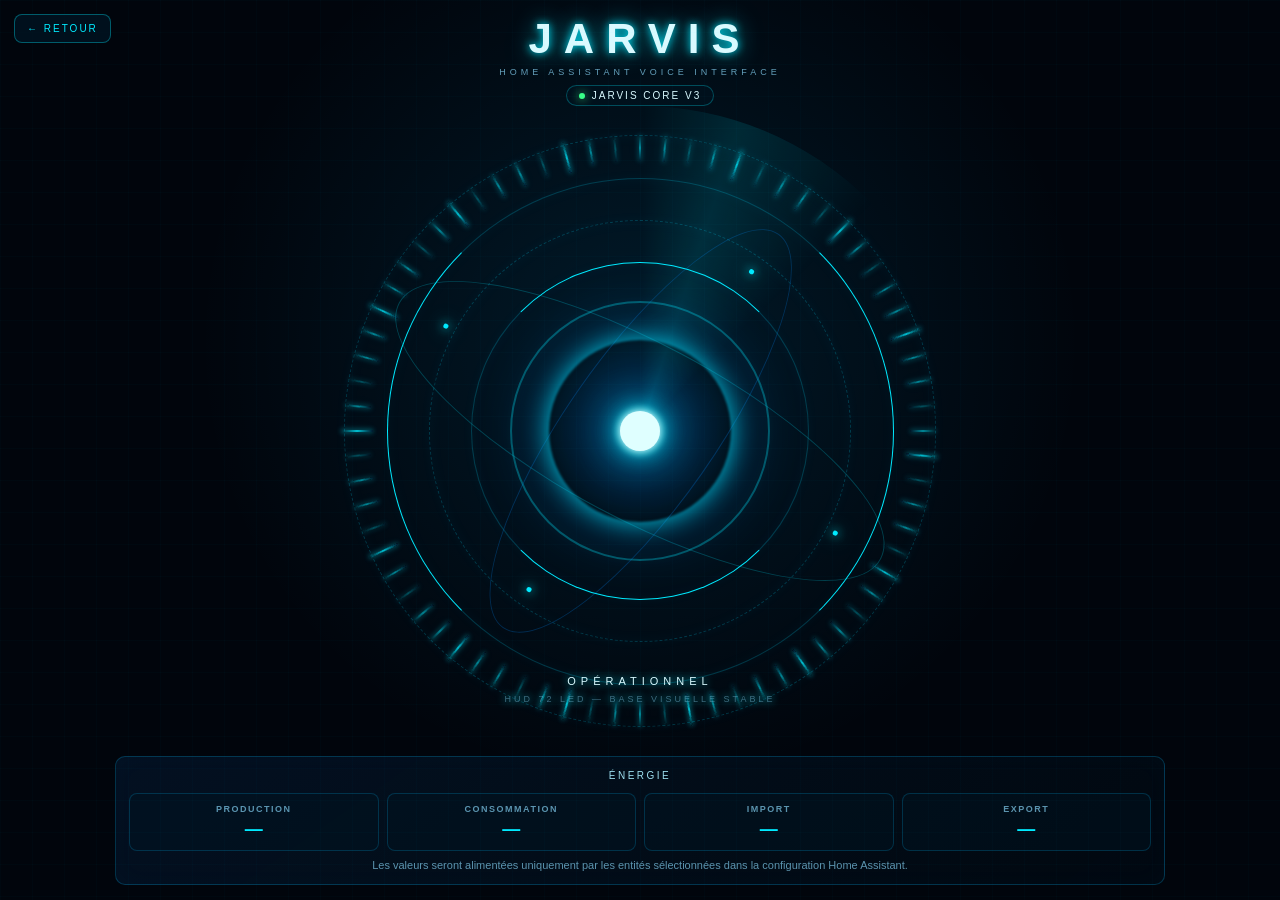
==== custom_components/jarvis/frontend/index.html @ 7f69c579 "V3: restore stable JARVIS HUD with energy categories and back button" ====
<!DOCTYPE html>
<html lang="fr">
<head>
<meta charset="UTF-8">
<meta name="viewport" content="width=device-width,initial-scale=1.0,maximum-scale=1.0,user-scalable=no,viewport-fit=cover">
<meta name="theme-color" content="#020812">
<title>JARVIS Core V3</title>
<style>
:root{--cyan:#00eaff;--blue:#008cff;--green:#39ff88;--violet:#b14aff;--orange:#ffb000;--red:#ff3158;--bg:#01050c;--text:#d9faff}
*{box-sizing:border-box;-webkit-tap-highlight-color:transparent}html,body{margin:0;width:100%;min-height:100%;background:var(--bg);color:var(--text);font-family:Arial,sans-serif;overflow-x:hidden}body{min-height:100vh;min-height:100dvh;display:flex;justify-content:center;padding:10px;background:radial-gradient(circle at 50% 38%,rgba(0,180,255,.12),transparent 52%),#01050c}body:before{content:"";position:fixed;inset:0;pointer-events:none;background:linear-gradient(rgba(0,220,255,.018) 1px,transparent 1px),linear-gradient(90deg,rgba(0,220,255,.018) 1px,transparent 1px);background-size:32px 32px}.app{width:100%;max-width:1050px;display:flex;flex-direction:column;align-items:center}.header{text-align:center;padding-top:5px}.back{position:fixed;left:14px;top:14px;z-index:5;border:1px solid rgba(0,234,255,.35);border-radius:8px;background:rgba(0,20,35,.75);color:var(--cyan);padding:8px 12px;font-size:10px;letter-spacing:2px}.logo{font-size:clamp(26px,6vw,42px);letter-spacing:12px;font-weight:700;text-shadow:0 0 8px var(--cyan),0 0 25px rgba(0,234,255,.65)}.subtitle{margin-top:4px;color:rgba(140,220,255,.7);letter-spacing:4px;font-size:9px;text-transform:uppercase}.status{margin-top:8px;display:inline-flex;gap:7px;align-items:center;padding:4px 12px;border:1px solid rgba(0,234,255,.28);border-radius:20px;background:rgba(0,20,35,.45);font-size:10px;letter-spacing:2px}.dot{width:6px;height:6px;border-radius:50%;background:var(--green);box-shadow:0 0 10px var(--green)}.coreZone{width:min(94vw,650px);height:min(94vw,650px);position:relative;display:flex;align-items:center;justify-content:center}.core{width:100%;height:100%;position:relative;display:flex;align-items:center;justify-content:center}.sweep{position:absolute;inset:0;border-radius:50%;pointer-events:none;background:conic-gradient(from 0deg,transparent,rgba(0,234,255,.12) 18deg,transparent 46deg);animation:rot 5.5s linear infinite}.bars{position:absolute;inset:0;border-radius:50%;pointer-events:none}.bar{position:absolute;width:2px;height:26px;left:50%;top:50%;margin:-13px 0 0 -1px;transform-origin:center;background:linear-gradient(to bottom,rgba(0,234,255,.12),var(--cyan),rgba(0,140,255,.12));box-shadow:0 0 5px rgba(0,234,255,.8),0 0 12px rgba(0,234,255,.25);opacity:.55}.bar:nth-child(3n){opacity:.3}.bar:nth-child(5n){height:32px;margin-top:-16px;opacity:.8}.ring{position:absolute;border-radius:50%;border:1px solid rgba(0,220,255,.22);box-shadow:inset 0 0 15px rgba(0,200,255,.04),0 0 12px rgba(0,200,255,.04)}.r1{width:91%;height:91%;border-style:dashed;animation:rot 24s linear infinite}.r2{width:78%;height:78%;border-left-color:var(--cyan);border-right-color:var(--cyan);animation:rot2 17s linear infinite}.r3{width:65%;height:65%;border-style:dashed;animation:rot 31s linear infinite}.r4{width:52%;height:52%;border-top-color:var(--cyan);border-bottom-color:var(--cyan);animation:rot2 13s linear infinite}.r5{width:40%;height:40%;border:2px solid rgba(0,234,255,.32);animation:breath 2.8s ease-in-out infinite}.orbit{position:absolute;width:84%;height:27%;border:1px solid rgba(0,234,255,.23);border-radius:50%;transform:rotate(28deg);animation:orbit 14s linear infinite}.orbit:before,.orbit:after{content:"";position:absolute;width:5px;height:5px;border-radius:50%;background:var(--cyan);box-shadow:0 0 10px var(--cyan),0 0 20px var(--cyan)}.orbit:before{left:9%;top:48%}.orbit:after{right:9%;top:48%}.orbit2{width:74%;height:23%;transform:rotate(-55deg);animation-duration:19s;animation-direction:reverse;border-color:rgba(0,140,255,.25)}.center{position:absolute;width:28%;height:28%;border-radius:50%;display:flex;align-items:center;justify-content:center}.glow{position:absolute;inset:0;border-radius:50%;background:radial-gradient(circle,rgba(220,255,255,.95),rgba(0,234,255,.72) 5%,rgba(0,130,255,.24) 22%,transparent 70%);filter:blur(1px);box-shadow:0 0 25px rgba(0,234,255,.8),0 0 70px rgba(0,150,255,.4);animation:pulse 2.2s ease-in-out infinite}.coreDot{position:absolute;width:22%;height:22%;border-radius:50%;background:#dfffff;box-shadow:0 0 8px #fff,0 0 22px var(--cyan),0 0 45px var(--cyan)}.label{position:absolute;bottom:8%;left:0;right:0;text-align:center;font-size:11px;letter-spacing:5px;text-shadow:0 0 8px var(--cyan)}.hint{margin-top:7px;font-size:9px;letter-spacing:3px;color:rgba(120,190,220,.5)}.panel{width:100%;max-width:1050px;background:linear-gradient(145deg,rgba(4,20,38,.82),rgba(1,9,18,.75));border:1px solid rgba(0,190,255,.23);border-radius:10px;padding:13px;box-shadow:inset 0 0 25px rgba(0,160,255,.025);text-align:center}.panelTitle{font-size:10px;letter-spacing:2.5px;color:#9ddff0}.energy{display:grid;grid-template-columns:repeat(4,1fr);gap:8px;margin-top:12px}.card{border:1px solid rgba(0,190,255,.2);border-radius:8px;padding:10px 5px;background:rgba(0,20,35,.45)}.card b{display:block;font-size:9px;letter-spacing:1.5px;color:rgba(140,220,255,.65);margin-bottom:5px}.value{font-size:18px;font-weight:700;color:var(--cyan)}.note{margin-top:8px;font-size:11px;color:rgba(140,220,255,.65)}@keyframes rot{to{transform:rotate(360deg)}}@keyframes rot2{to{transform:rotate(-360deg)}}@keyframes orbit{to{transform:rotate(388deg)}}@keyframes pulse{0%,100%{transform:scale(.9);opacity:.72}50%{transform:scale(1.12);opacity:1}}@keyframes breath{0%,100%{transform:scale(.97);opacity:.55}50%{transform:scale(1.04);opacity:1}}@media(max-width:600px){body{padding:7px}.logo{font-size:25px;letter-spacing:8px}.coreZone{width:96vw;height:96vw}.energy{grid-template-columns:repeat(2,1fr)}}
</style>
</head>
<body><button class="back" onclick="history.back()">← RETOUR</button><div class="app"><header class="header"><div class="logo">JARVIS</div><div class="subtitle">HOME ASSISTANT VOICE INTERFACE</div><div class="status"><span class="dot"></span><span>JARVIS CORE V3</span></div></header><section class="coreZone"><div class="core"><div class="sweep"></div><div class="bars" id="bars"></div><div class="ring r1"></div><div class="ring r2"></div><div class="ring r3"></div><div class="ring r4"></div><div class="ring r5"></div><div class="orbit"></div><div class="orbit orbit2"></div><div class="center"><div class="glow"></div><div class="coreDot"></div></div><div class="label">OPÉRATIONNEL<div class="hint">HUD 72 LED — BASE VISUELLE STABLE</div></div></div></section><section class="panel"><div class="panelTitle">ÉNERGIE</div><div class="energy"><div class="card"><b>PRODUCTION</b><div class="value" id="production">—</div></div><div class="card"><b>CONSOMMATION</b><div class="value" id="consumption">—</div></div><div class="card"><b>IMPORT</b><div class="value" id="import">—</div></div><div class="card"><b>EXPORT</b><div class="value" id="export">—</div></div></div><div class="note">Les valeurs seront alimentées uniquement par les entités sélectionnées dans la configuration Home Assistant.</div></section></div><script>const b=document.getElementById('bars');for(let i=0;i<72;i++){const x=document.createElement('div');x.className='bar';const a=360/72*i;const r=Math.min(b.clientWidth,b.clientHeight)/2-42;x.style.transform=`rotate(${a}deg) translateY(-${r}px)`;x.style.animationDelay=`${(i%12)*-.08}s`;b.appendChild(x)}window.addEventListener('resize',()=>{const r=Math.min(b.clientWidth,b.clientHeight)/2-42;[...b.children].forEach((x,i)=>x.style.transform=`rotate(${360/72*i}deg) translateY(-${r}px)`)});</script></body></html>
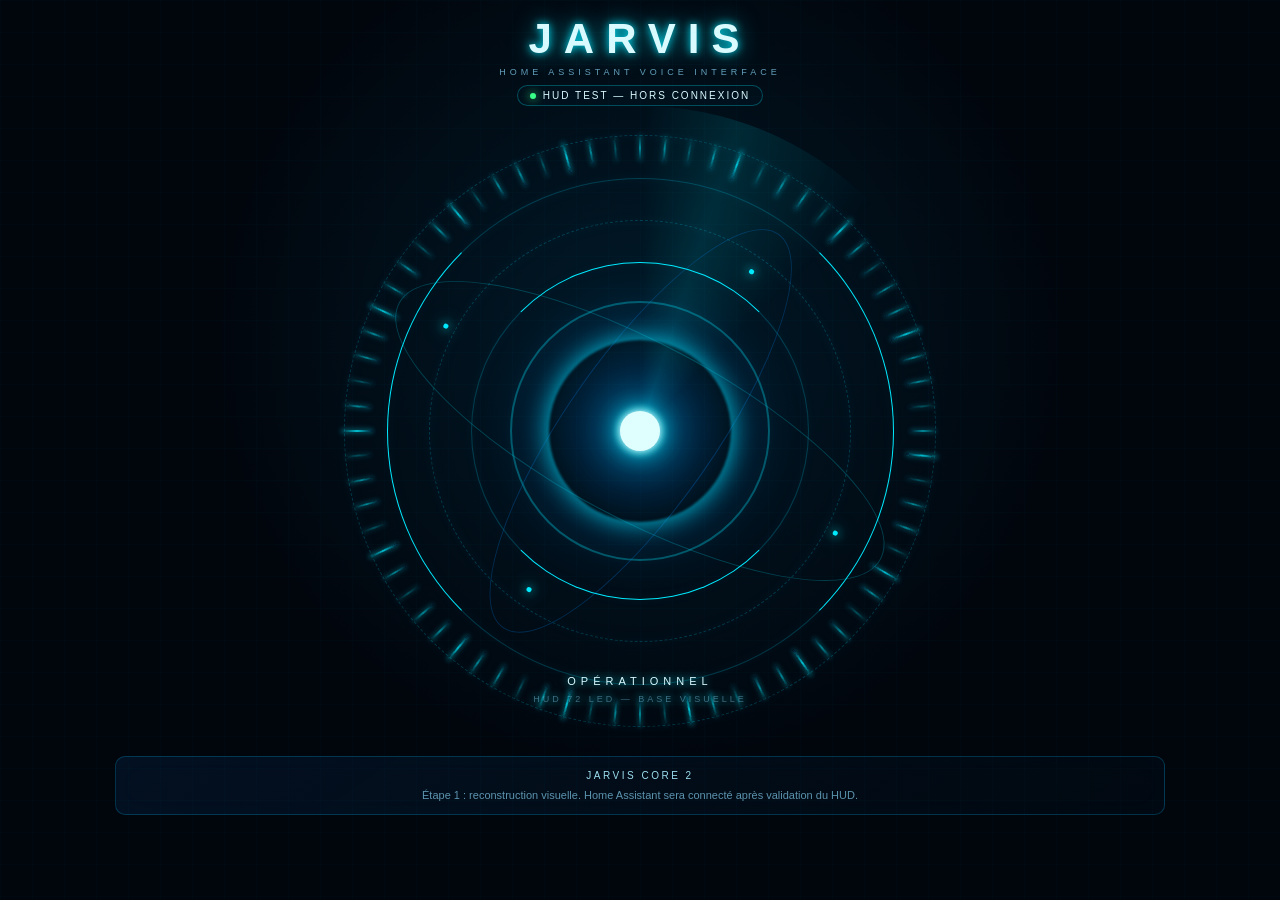
==== commit e2cd82a5: "V3: restore V2 3D HUD base" ====
--- a/custom_components/jarvis/frontend/index.html
+++ b/custom_components/jarvis/frontend/index.html
@@ -4,10 +4,9 @@
 <meta charset="UTF-8">
 <meta name="viewport" content="width=device-width,initial-scale=1.0,maximum-scale=1.0,user-scalable=no,viewport-fit=cover">
 <meta name="theme-color" content="#020812">
-<title>JARVIS Core V3</title>
+<title>JARVIS Core 2</title>
 <style>
-:root{--cyan:#00eaff;--blue:#008cff;--green:#39ff88;--violet:#b14aff;--orange:#ffb000;--red:#ff3158;--bg:#01050c;--text:#d9faff}
-*{box-sizing:border-box;-webkit-tap-highlight-color:transparent}html,body{margin:0;width:100%;min-height:100%;background:var(--bg);color:var(--text);font-family:Arial,sans-serif;overflow-x:hidden}body{min-height:100vh;min-height:100dvh;display:flex;justify-content:center;padding:10px;background:radial-gradient(circle at 50% 38%,rgba(0,180,255,.12),transparent 52%),#01050c}body:before{content:"";position:fixed;inset:0;pointer-events:none;background:linear-gradient(rgba(0,220,255,.018) 1px,transparent 1px),linear-gradient(90deg,rgba(0,220,255,.018) 1px,transparent 1px);background-size:32px 32px}.app{width:100%;max-width:1050px;display:flex;flex-direction:column;align-items:center}.header{text-align:center;padding-top:5px}.back{position:fixed;left:14px;top:14px;z-index:5;border:1px solid rgba(0,234,255,.35);border-radius:8px;background:rgba(0,20,35,.75);color:var(--cyan);padding:8px 12px;font-size:10px;letter-spacing:2px}.logo{font-size:clamp(26px,6vw,42px);letter-spacing:12px;font-weight:700;text-shadow:0 0 8px var(--cyan),0 0 25px rgba(0,234,255,.65)}.subtitle{margin-top:4px;color:rgba(140,220,255,.7);letter-spacing:4px;font-size:9px;text-transform:uppercase}.status{margin-top:8px;display:inline-flex;gap:7px;align-items:center;padding:4px 12px;border:1px solid rgba(0,234,255,.28);border-radius:20px;background:rgba(0,20,35,.45);font-size:10px;letter-spacing:2px}.dot{width:6px;height:6px;border-radius:50%;background:var(--green);box-shadow:0 0 10px var(--green)}.coreZone{width:min(94vw,650px);height:min(94vw,650px);position:relative;display:flex;align-items:center;justify-content:center}.core{width:100%;height:100%;position:relative;display:flex;align-items:center;justify-content:center}.sweep{position:absolute;inset:0;border-radius:50%;pointer-events:none;background:conic-gradient(from 0deg,transparent,rgba(0,234,255,.12) 18deg,transparent 46deg);animation:rot 5.5s linear infinite}.bars{position:absolute;inset:0;border-radius:50%;pointer-events:none}.bar{position:absolute;width:2px;height:26px;left:50%;top:50%;margin:-13px 0 0 -1px;transform-origin:center;background:linear-gradient(to bottom,rgba(0,234,255,.12),var(--cyan),rgba(0,140,255,.12));box-shadow:0 0 5px rgba(0,234,255,.8),0 0 12px rgba(0,234,255,.25);opacity:.55}.bar:nth-child(3n){opacity:.3}.bar:nth-child(5n){height:32px;margin-top:-16px;opacity:.8}.ring{position:absolute;border-radius:50%;border:1px solid rgba(0,220,255,.22);box-shadow:inset 0 0 15px rgba(0,200,255,.04),0 0 12px rgba(0,200,255,.04)}.r1{width:91%;height:91%;border-style:dashed;animation:rot 24s linear infinite}.r2{width:78%;height:78%;border-left-color:var(--cyan);border-right-color:var(--cyan);animation:rot2 17s linear infinite}.r3{width:65%;height:65%;border-style:dashed;animation:rot 31s linear infinite}.r4{width:52%;height:52%;border-top-color:var(--cyan);border-bottom-color:var(--cyan);animation:rot2 13s linear infinite}.r5{width:40%;height:40%;border:2px solid rgba(0,234,255,.32);animation:breath 2.8s ease-in-out infinite}.orbit{position:absolute;width:84%;height:27%;border:1px solid rgba(0,234,255,.23);border-radius:50%;transform:rotate(28deg);animation:orbit 14s linear infinite}.orbit:before,.orbit:after{content:"";position:absolute;width:5px;height:5px;border-radius:50%;background:var(--cyan);box-shadow:0 0 10px var(--cyan),0 0 20px var(--cyan)}.orbit:before{left:9%;top:48%}.orbit:after{right:9%;top:48%}.orbit2{width:74%;height:23%;transform:rotate(-55deg);animation-duration:19s;animation-direction:reverse;border-color:rgba(0,140,255,.25)}.center{position:absolute;width:28%;height:28%;border-radius:50%;display:flex;align-items:center;justify-content:center}.glow{position:absolute;inset:0;border-radius:50%;background:radial-gradient(circle,rgba(220,255,255,.95),rgba(0,234,255,.72) 5%,rgba(0,130,255,.24) 22%,transparent 70%);filter:blur(1px);box-shadow:0 0 25px rgba(0,234,255,.8),0 0 70px rgba(0,150,255,.4);animation:pulse 2.2s ease-in-out infinite}.coreDot{position:absolute;width:22%;height:22%;border-radius:50%;background:#dfffff;box-shadow:0 0 8px #fff,0 0 22px var(--cyan),0 0 45px var(--cyan)}.label{position:absolute;bottom:8%;left:0;right:0;text-align:center;font-size:11px;letter-spacing:5px;text-shadow:0 0 8px var(--cyan)}.hint{margin-top:7px;font-size:9px;letter-spacing:3px;color:rgba(120,190,220,.5)}.panel{width:100%;max-width:1050px;background:linear-gradient(145deg,rgba(4,20,38,.82),rgba(1,9,18,.75));border:1px solid rgba(0,190,255,.23);border-radius:10px;padding:13px;box-shadow:inset 0 0 25px rgba(0,160,255,.025);text-align:center}.panelTitle{font-size:10px;letter-spacing:2.5px;color:#9ddff0}.energy{display:grid;grid-template-columns:repeat(4,1fr);gap:8px;margin-top:12px}.card{border:1px solid rgba(0,190,255,.2);border-radius:8px;padding:10px 5px;background:rgba(0,20,35,.45)}.card b{display:block;font-size:9px;letter-spacing:1.5px;color:rgba(140,220,255,.65);margin-bottom:5px}.value{font-size:18px;font-weight:700;color:var(--cyan)}.note{margin-top:8px;font-size:11px;color:rgba(140,220,255,.65)}@keyframes rot{to{transform:rotate(360deg)}}@keyframes rot2{to{transform:rotate(-360deg)}}@keyframes orbit{to{transform:rotate(388deg)}}@keyframes pulse{0%,100%{transform:scale(.9);opacity:.72}50%{transform:scale(1.12);opacity:1}}@keyframes breath{0%,100%{transform:scale(.97);opacity:.55}50%{transform:scale(1.04);opacity:1}}@media(max-width:600px){body{padding:7px}.logo{font-size:25px;letter-spacing:8px}.coreZone{width:96vw;height:96vw}.energy{grid-template-columns:repeat(2,1fr)}}
+:root{--cyan:#00eaff;--blue:#008cff;--green:#39ff88;--violet:#b14aff;--orange:#ffb000;--red:#ff3158;--bg:#01050c;--text:#d9faff}*{box-sizing:border-box;-webkit-tap-highlight-color:transparent}html,body{margin:0;width:100%;min-height:100%;background:var(--bg);color:var(--text);font-family:Arial,sans-serif;overflow-x:hidden}body{min-height:100vh;min-height:100dvh;display:flex;justify-content:center;padding:10px;background:radial-gradient(circle at 50% 38%,rgba(0,180,255,.12),transparent 52%),#01050c}body:before{content:"";position:fixed;inset:0;pointer-events:none;background:linear-gradient(rgba(0,220,255,.018) 1px,transparent 1px),linear-gradient(90deg,rgba(0,220,255,.018) 1px,transparent 1px);background-size:32px 32px}.app{width:100%;max-width:1050px;display:flex;flex-direction:column;align-items:center}.header{text-align:center;padding-top:5px}.logo{font-size:clamp(26px,6vw,42px);letter-spacing:12px;font-weight:700;text-shadow:0 0 8px var(--cyan),0 0 25px rgba(0,234,255,.65)}.subtitle{margin-top:4px;color:rgba(140,220,255,.7);letter-spacing:4px;font-size:9px;text-transform:uppercase}.status{margin-top:8px;display:inline-flex;gap:7px;align-items:center;padding:4px 12px;border:1px solid rgba(0,234,255,.28);border-radius:20px;background:rgba(0,20,35,.45);font-size:10px;letter-spacing:2px}.dot{width:6px;height:6px;border-radius:50%;background:var(--green);box-shadow:0 0 10px var(--green)}.coreZone{width:min(94vw,650px);height:min(94vw,650px);position:relative;display:flex;align-items:center;justify-content:center}.core{width:100%;height:100%;position:relative;display:flex;align-items:center;justify-content:center}.sweep{position:absolute;inset:0;border-radius:50%;pointer-events:none;background:conic-gradient(from 0deg,transparent,rgba(0,234,255,.12) 18deg,transparent 46deg);animation:rot 5.5s linear infinite}.bars{position:absolute;inset:0;border-radius:50%;pointer-events:none}.bar{position:absolute;width:2px;height:26px;left:50%;top:50%;margin:-13px 0 0 -1px;transform-origin:center;background:linear-gradient(to bottom,rgba(0,234,255,.12),var(--cyan),rgba(0,140,255,.12));box-shadow:0 0 5px rgba(0,234,255,.8),0 0 12px rgba(0,234,255,.25);opacity:.55}.bar:nth-child(3n){opacity:.3}.bar:nth-child(5n){height:32px;margin-top:-16px;opacity:.8}.ring{position:absolute;border-radius:50%;border:1px solid rgba(0,220,255,.22);box-shadow:inset 0 0 15px rgba(0,200,255,.04),0 0 12px rgba(0,200,255,.04)}.r1{width:91%;height:91%;border-style:dashed;animation:rot 24s linear infinite}.r2{width:78%;height:78%;border-left-color:var(--cyan);border-right-color:var(--cyan);animation:rot2 17s linear infinite}.r3{width:65%;height:65%;border-style:dashed;animation:rot 31s linear infinite}.r4{width:52%;height:52%;border-top-color:var(--cyan);border-bottom-color:var(--cyan);animation:rot2 13s linear infinite}.r5{width:40%;height:40%;border:2px solid rgba(0,234,255,.32);animation:breath 2.8s ease-in-out infinite}.orbit{position:absolute;width:84%;height:27%;border:1px solid rgba(0,234,255,.23);border-radius:50%;transform:rotate(28deg);animation:orbit 14s linear infinite}.orbit:before,.orbit:after{content:"";position:absolute;width:5px;height:5px;border-radius:50%;background:var(--cyan);box-shadow:0 0 10px var(--cyan),0 0 20px var(--cyan)}.orbit:before{left:9%;top:48%}.orbit:after{right:9%;top:48%}.orbit2{width:74%;height:23%;transform:rotate(-55deg);animation-duration:19s;animation-direction:reverse;border-color:rgba(0,140,255,.25)}.center{position:absolute;width:28%;height:28%;border-radius:50%;display:flex;align-items:center;justify-content:center}.glow{position:absolute;inset:0;border-radius:50%;background:radial-gradient(circle,rgba(220,255,255,.95),rgba(0,234,255,.72) 5%,rgba(0,130,255,.24) 22%,transparent 70%);filter:blur(1px);box-shadow:0 0 25px rgba(0,234,255,.8),0 0 70px rgba(0,150,255,.4);animation:pulse 2.2s ease-in-out infinite}.coreDot{position:absolute;width:22%;height:22%;border-radius:50%;background:#dfffff;box-shadow:0 0 8px #fff,0 0 22px var(--cyan),0 0 45px var(--cyan)}.label{position:absolute;bottom:8%;left:0;right:0;text-align:center;font-size:11px;letter-spacing:5px;text-shadow:0 0 8px var(--cyan)}.hint{margin-top:7px;font-size:9px;letter-spacing:3px;color:rgba(120,190,220,.5)}.panel{width:100%;max-width:1050px;background:linear-gradient(145deg,rgba(4,20,38,.82),rgba(1,9,18,.75));border:1px solid rgba(0,190,255,.23);border-radius:10px;padding:13px;box-shadow:inset 0 0 25px rgba(0,160,255,.025);text-align:center}.panelTitle{font-size:10px;letter-spacing:2.5px;color:#9ddff0}.note{margin-top:8px;font-size:11px;color:rgba(140,220,255,.65)}@keyframes rot{to{transform:rotate(360deg)}}@keyframes rot2{to{transform:rotate(-360deg)}}@keyframes orbit{to{transform:rotate(388deg)}}@keyframes pulse{0%,100%{transform:scale(.9);opacity:.72}50%{transform:scale(1.12);opacity:1}}@keyframes breath{0%,100%{transform:scale(.97);opacity:.55}50%{transform:scale(1.04);opacity:1}}@media(max-width:600px){body{padding:7px}.logo{font-size:25px;letter-spacing:8px}.coreZone{width:96vw;height:96vw}}
 </style>
 </head>
-<body><button class="back" onclick="history.back()">← RETOUR</button><div class="app"><header class="header"><div class="logo">JARVIS</div><div class="subtitle">HOME ASSISTANT VOICE INTERFACE</div><div class="status"><span class="dot"></span><span>JARVIS CORE V3</span></div></header><section class="coreZone"><div class="core"><div class="sweep"></div><div class="bars" id="bars"></div><div class="ring r1"></div><div class="ring r2"></div><div class="ring r3"></div><div class="ring r4"></div><div class="ring r5"></div><div class="orbit"></div><div class="orbit orbit2"></div><div class="center"><div class="glow"></div><div class="coreDot"></div></div><div class="label">OPÉRATIONNEL<div class="hint">HUD 72 LED — BASE VISUELLE STABLE</div></div></div></section><section class="panel"><div class="panelTitle">ÉNERGIE</div><div class="energy"><div class="card"><b>PRODUCTION</b><div class="value" id="production">—</div></div><div class="card"><b>CONSOMMATION</b><div class="value" id="consumption">—</div></div><div class="card"><b>IMPORT</b><div class="value" id="import">—</div></div><div class="card"><b>EXPORT</b><div class="value" id="export">—</div></div></div><div class="note">Les valeurs seront alimentées uniquement par les entités sélectionnées dans la configuration Home Assistant.</div></section></div><script>const b=document.getElementById('bars');for(let i=0;i<72;i++){const x=document.createElement('div');x.className='bar';const a=360/72*i;const r=Math.min(b.clientWidth,b.clientHeight)/2-42;x.style.transform=`rotate(${a}deg) translateY(-${r}px)`;x.style.animationDelay=`${(i%12)*-.08}s`;b.appendChild(x)}window.addEventListener('resize',()=>{const r=Math.min(b.clientWidth,b.clientHeight)/2-42;[...b.children].forEach((x,i)=>x.style.transform=`rotate(${360/72*i}deg) translateY(-${r}px)`)});</script></body></html>
+<body><div class="app"><header class="header"><div class="logo">JARVIS</div><div class="subtitle">HOME ASSISTANT VOICE INTERFACE</div><div class="status"><span class="dot"></span><span>HUD TEST — HORS CONNEXION</span></div></header><section class="coreZone"><div class="core"><div class="sweep"></div><div class="bars" id="bars"></div><div class="ring r1"></div><div class="ring r2"></div><div class="ring r3"></div><div class="ring r4"></div><div class="ring r5"></div><div class="orbit"></div><div class="orbit orbit2"></div><div class="center"><div class="glow"></div><div class="coreDot"></div></div><div class="label">OPÉRATIONNEL<div class="hint">HUD 72 LED — BASE VISUELLE</div></div></div></section><section class="panel"><div class="panelTitle">JARVIS CORE 2</div><div class="note">Étape 1 : reconstruction visuelle. Home Assistant sera connecté après validation du HUD.</div></section></div><script>const b=document.getElementById('bars');for(let i=0;i<72;i++){const x=document.createElement('div');x.className='bar';const a=360/72*i;const r=Math.min(b.clientWidth,b.clientHeight)/2-42;x.style.transform=`rotate(${a}deg) translateY(-${r}px)`;x.style.animationDelay=`${(i%12)*-.08}s`;b.appendChild(x)}window.addEventListener('resize',()=>{const r=Math.min(b.clientWidth,b.clientHeight)/2-42;[...b.children].forEach((x,i)=>x.style.transform=`rotate(${360/72*i}deg) translateY(-${r}px)`)})</script></body></html>
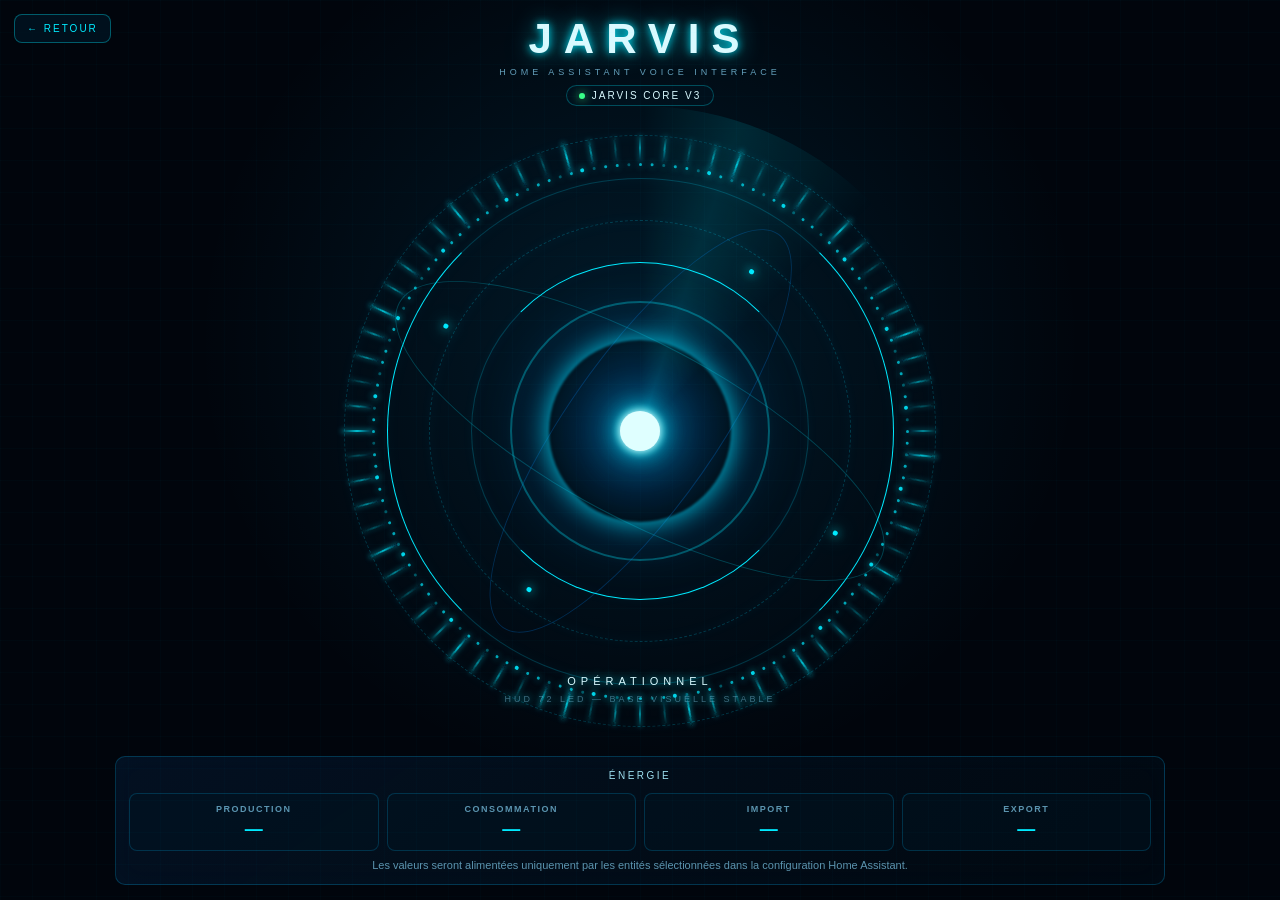
==== commit 3fffde7b: "Add 144 LED directly to V3 HUD without changing 72 LED base" ====
--- a/custom_components/jarvis/frontend/index.html
+++ b/custom_components/jarvis/frontend/index.html
@@ -4,9 +4,12 @@
 <meta charset="UTF-8">
 <meta name="viewport" content="width=device-width,initial-scale=1.0,maximum-scale=1.0,user-scalable=no,viewport-fit=cover">
 <meta name="theme-color" content="#020812">
-<title>JARVIS Core 2</title>
+<title>JARVIS Core V3</title>
 <style>
-:root{--cyan:#00eaff;--blue:#008cff;--green:#39ff88;--violet:#b14aff;--orange:#ffb000;--red:#ff3158;--bg:#01050c;--text:#d9faff}*{box-sizing:border-box;-webkit-tap-highlight-color:transparent}html,body{margin:0;width:100%;min-height:100%;background:var(--bg);color:var(--text);font-family:Arial,sans-serif;overflow-x:hidden}body{min-height:100vh;min-height:100dvh;display:flex;justify-content:center;padding:10px;background:radial-gradient(circle at 50% 38%,rgba(0,180,255,.12),transparent 52%),#01050c}body:before{content:"";position:fixed;inset:0;pointer-events:none;background:linear-gradient(rgba(0,220,255,.018) 1px,transparent 1px),linear-gradient(90deg,rgba(0,220,255,.018) 1px,transparent 1px);background-size:32px 32px}.app{width:100%;max-width:1050px;display:flex;flex-direction:column;align-items:center}.header{text-align:center;padding-top:5px}.logo{font-size:clamp(26px,6vw,42px);letter-spacing:12px;font-weight:700;text-shadow:0 0 8px var(--cyan),0 0 25px rgba(0,234,255,.65)}.subtitle{margin-top:4px;color:rgba(140,220,255,.7);letter-spacing:4px;font-size:9px;text-transform:uppercase}.status{margin-top:8px;display:inline-flex;gap:7px;align-items:center;padding:4px 12px;border:1px solid rgba(0,234,255,.28);border-radius:20px;background:rgba(0,20,35,.45);font-size:10px;letter-spacing:2px}.dot{width:6px;height:6px;border-radius:50%;background:var(--green);box-shadow:0 0 10px var(--green)}.coreZone{width:min(94vw,650px);height:min(94vw,650px);position:relative;display:flex;align-items:center;justify-content:center}.core{width:100%;height:100%;position:relative;display:flex;align-items:center;justify-content:center}.sweep{position:absolute;inset:0;border-radius:50%;pointer-events:none;background:conic-gradient(from 0deg,transparent,rgba(0,234,255,.12) 18deg,transparent 46deg);animation:rot 5.5s linear infinite}.bars{position:absolute;inset:0;border-radius:50%;pointer-events:none}.bar{position:absolute;width:2px;height:26px;left:50%;top:50%;margin:-13px 0 0 -1px;transform-origin:center;background:linear-gradient(to bottom,rgba(0,234,255,.12),var(--cyan),rgba(0,140,255,.12));box-shadow:0 0 5px rgba(0,234,255,.8),0 0 12px rgba(0,234,255,.25);opacity:.55}.bar:nth-child(3n){opacity:.3}.bar:nth-child(5n){height:32px;margin-top:-16px;opacity:.8}.ring{position:absolute;border-radius:50%;border:1px solid rgba(0,220,255,.22);box-shadow:inset 0 0 15px rgba(0,200,255,.04),0 0 12px rgba(0,200,255,.04)}.r1{width:91%;height:91%;border-style:dashed;animation:rot 24s linear infinite}.r2{width:78%;height:78%;border-left-color:var(--cyan);border-right-color:var(--cyan);animation:rot2 17s linear infinite}.r3{width:65%;height:65%;border-style:dashed;animation:rot 31s linear infinite}.r4{width:52%;height:52%;border-top-color:var(--cyan);border-bottom-color:var(--cyan);animation:rot2 13s linear infinite}.r5{width:40%;height:40%;border:2px solid rgba(0,234,255,.32);animation:breath 2.8s ease-in-out infinite}.orbit{position:absolute;width:84%;height:27%;border:1px solid rgba(0,234,255,.23);border-radius:50%;transform:rotate(28deg);animation:orbit 14s linear infinite}.orbit:before,.orbit:after{content:"";position:absolute;width:5px;height:5px;border-radius:50%;background:var(--cyan);box-shadow:0 0 10px var(--cyan),0 0 20px var(--cyan)}.orbit:before{left:9%;top:48%}.orbit:after{right:9%;top:48%}.orbit2{width:74%;height:23%;transform:rotate(-55deg);animation-duration:19s;animation-direction:reverse;border-color:rgba(0,140,255,.25)}.center{position:absolute;width:28%;height:28%;border-radius:50%;display:flex;align-items:center;justify-content:center}.glow{position:absolute;inset:0;border-radius:50%;background:radial-gradient(circle,rgba(220,255,255,.95),rgba(0,234,255,.72) 5%,rgba(0,130,255,.24) 22%,transparent 70%);filter:blur(1px);box-shadow:0 0 25px rgba(0,234,255,.8),0 0 70px rgba(0,150,255,.4);animation:pulse 2.2s ease-in-out infinite}.coreDot{position:absolute;width:22%;height:22%;border-radius:50%;background:#dfffff;box-shadow:0 0 8px #fff,0 0 22px var(--cyan),0 0 45px var(--cyan)}.label{position:absolute;bottom:8%;left:0;right:0;text-align:center;font-size:11px;letter-spacing:5px;text-shadow:0 0 8px var(--cyan)}.hint{margin-top:7px;font-size:9px;letter-spacing:3px;color:rgba(120,190,220,.5)}.panel{width:100%;max-width:1050px;background:linear-gradient(145deg,rgba(4,20,38,.82),rgba(1,9,18,.75));border:1px solid rgba(0,190,255,.23);border-radius:10px;padding:13px;box-shadow:inset 0 0 25px rgba(0,160,255,.025);text-align:center}.panelTitle{font-size:10px;letter-spacing:2.5px;color:#9ddff0}.note{margin-top:8px;font-size:11px;color:rgba(140,220,255,.65)}@keyframes rot{to{transform:rotate(360deg)}}@keyframes rot2{to{transform:rotate(-360deg)}}@keyframes orbit{to{transform:rotate(388deg)}}@keyframes pulse{0%,100%{transform:scale(.9);opacity:.72}50%{transform:scale(1.12);opacity:1}}@keyframes breath{0%,100%{transform:scale(.97);opacity:.55}50%{transform:scale(1.04);opacity:1}}@media(max-width:600px){body{padding:7px}.logo{font-size:25px;letter-spacing:8px}.coreZone{width:96vw;height:96vw}}
+:root{--cyan:#00eaff;--blue:#008cff;--green:#39ff88;--violet:#b14aff;--orange:#ffb000;--red:#ff3158;--bg:#01050c;--text:#d9faff}
+*{box-sizing:border-box;-webkit-tap-highlight-color:transparent}html,body{margin:0;width:100%;min-height:100%;background:var(--bg);color:var(--text);font-family:Arial,sans-serif;overflow-x:hidden}body{min-height:100vh;min-height:100dvh;display:flex;justify-content:center;padding:10px;background:radial-gradient(circle at 50% 38%,rgba(0,180,255,.12),transparent 52%),#01050c}body:before{content:"";position:fixed;inset:0;pointer-events:none;background:linear-gradient(rgba(0,220,255,.018) 1px,transparent 1px),linear-gradient(90deg,rgba(0,220,255,.018) 1px,transparent 1px);background-size:32px 32px}.app{width:100%;max-width:1050px;display:flex;flex-direction:column;align-items:center}.header{text-align:center;padding-top:5px}.back{position:fixed;left:14px;top:14px;z-index:5;border:1px solid rgba(0,234,255,.35);border-radius:8px;background:rgba(0,20,35,.75);color:var(--cyan);padding:8px 12px;font-size:10px;letter-spacing:2px}.logo{font-size:clamp(26px,6vw,42px);letter-spacing:12px;font-weight:700;text-shadow:0 0 8px var(--cyan),0 0 25px rgba(0,234,255,.65)}.subtitle{margin-top:4px;color:rgba(140,220,255,.7);letter-spacing:4px;font-size:9px;text-transform:uppercase}.status{margin-top:8px;display:inline-flex;gap:7px;align-items:center;padding:4px 12px;border:1px solid rgba(0,234,255,.28);border-radius:20px;background:rgba(0,20,35,.45);font-size:10px;letter-spacing:2px}.dot{width:6px;height:6px;border-radius:50%;background:var(--green);box-shadow:0 0 10px var(--green)}.coreZone{width:min(94vw,650px);height:min(94vw,650px);position:relative;display:flex;align-items:center;justify-content:center}.core{width:100%;height:100%;position:relative;display:flex;align-items:center;justify-content:center}.sweep{position:absolute;inset:0;border-radius:50%;pointer-events:none;background:conic-gradient(from 0deg,transparent,rgba(0,234,255,.12) 18deg,transparent 46deg);animation:rot 5.5s linear infinite}.bars{position:absolute;inset:0;border-radius:50%;pointer-events:none}.bar{position:absolute;width:2px;height:26px;left:50%;top:50%;margin:-13px 0 0 -1px;transform-origin:center;background:linear-gradient(to bottom,rgba(0,234,255,.12),var(--cyan),rgba(0,140,255,.12));box-shadow:0 0 5px rgba(0,234,255,.8),0 0 12px rgba(0,234,255,.25);opacity:.55}.bar:nth-child(3n){opacity:.3}.bar:nth-child(5n){height:32px;margin-top:-16px;opacity:.8}.ring{position:absolute;border-radius:50%;border:1px solid rgba(0,220,255,.22);box-shadow:inset 0 0 15px rgba(0,200,255,.04),0 0 12px rgba(0,200,255,.04)}.r1{width:91%;height:91%;border-style:dashed;animation:rot 24s linear infinite}.r2{width:78%;height:78%;border-left-color:var(--cyan);border-right-color:var(--cyan);animation:rot2 17s linear infinite}.r3{width:65%;height:65%;border-style:dashed;animation:rot 31s linear infinite}.r4{width:52%;height:52%;border-top-color:var(--cyan);border-bottom-color:var(--cyan);animation:rot2 13s linear infinite}.r5{width:40%;height:40%;border:2px solid rgba(0,234,255,.32);animation:breath 2.8s ease-in-out infinite}.orbit{position:absolute;width:84%;height:27%;border:1px solid rgba(0,234,255,.23);border-radius:50%;transform:rotate(28deg);animation:orbit 14s linear infinite}.orbit:before,.orbit:after{content:"";position:absolute;width:5px;height:5px;border-radius:50%;background:var(--cyan);box-shadow:0 0 10px var(--cyan),0 0 20px var(--cyan)}.orbit:before{left:9%;top:48%}.orbit:after{right:9%;top:48%}.orbit2{width:74%;height:23%;transform:rotate(-55deg);animation-duration:19s;animation-direction:reverse;border-color:rgba(0,140,255,.25)}.center{position:absolute;width:28%;height:28%;border-radius:50%;display:flex;align-items:center;justify-content:center}.glow{position:absolute;inset:0;border-radius:50%;background:radial-gradient(circle,rgba(220,255,255,.95),rgba(0,234,255,.72) 5%,rgba(0,130,255,.24) 22%,transparent 70%);filter:blur(1px);box-shadow:0 0 25px rgba(0,234,255,.8),0 0 70px rgba(0,150,255,.4);animation:pulse 2.2s ease-in-out infinite}.coreDot{position:absolute;width:22%;height:22%;border-radius:50%;background:#dfffff;box-shadow:0 0 8px #fff,0 0 22px var(--cyan),0 0 45px var(--cyan)}.label{position:absolute;bottom:8%;left:0;right:0;text-align:center;font-size:11px;letter-spacing:5px;text-shadow:0 0 8px var(--cyan)}.hint{margin-top:7px;font-size:9px;letter-spacing:3px;color:rgba(120,190,220,.5)}.panel{width:100%;max-width:1050px;background:linear-gradient(145deg,rgba(4,20,38,.82),rgba(1,9,18,.75));border:1px solid rgba(0,190,255,.23);border-radius:10px;padding:13px;box-shadow:inset 0 0 25px rgba(0,160,255,.025);text-align:center}.panelTitle{font-size:10px;letter-spacing:2.5px;color:#9ddff0}.energy{display:grid;grid-template-columns:repeat(4,1fr);gap:8px;margin-top:12px}.card{border:1px solid rgba(0,190,255,.2);border-radius:8px;padding:10px 5px;background:rgba(0,20,35,.45)}.card b{display:block;font-size:9px;letter-spacing:1.5px;color:rgba(140,220,255,.65);margin-bottom:5px}.value{font-size:18px;font-weight:700;color:var(--cyan)}.note{margin-top:8px;font-size:11px;color:rgba(140,220,255,.65)}
+.coreZone .led144{position:absolute;inset:0;width:100%;height:100%;border-radius:50%;pointer-events:none;overflow:hidden;z-index:2}.led144-dot{position:absolute;left:50%;top:50%;width:3px;height:3px;margin:-1.5px 0 0 -1.5px;border-radius:50%;background:var(--cyan);box-shadow:0 0 7px var(--cyan),0 0 14px rgba(0,234,255,.5);opacity:.7;transform-origin:center}.led144-dot:nth-child(3n){opacity:.35}.led144-dot:nth-child(7n){width:4px;height:4px;margin:-2px 0 0 -2px;opacity:.9}.led144-dot{animation:led144pulse 2.4s ease-in-out infinite}.led144-dot:nth-child(3n){animation-duration:1.8s}.led144-dot:nth-child(5n){animation-duration:3.2s}@keyframes led144pulse{0%,100%{opacity:.25;transform:scale(.75)}50%{opacity:1;transform:scale(1.45)}}
+@keyframes rot{to{transform:rotate(360deg)}}@keyframes rot2{to{transform:rotate(-360deg)}}@keyframes orbit{to{transform:rotate(388deg)}}@keyframes pulse{0%,100%{transform:scale(.9);opacity:.72}50%{transform:scale(1.12);opacity:1}}@keyframes breath{0%,100%{transform:scale(.97);opacity:.55}50%{transform:scale(1.04);opacity:1}}@media(max-width:600px){body{padding:7px}.logo{font-size:25px;letter-spacing:8px}.coreZone{width:96vw;height:96vw}.energy{grid-template-columns:repeat(2,1fr)}}
 </style>
 </head>
-<body><div class="app"><header class="header"><div class="logo">JARVIS</div><div class="subtitle">HOME ASSISTANT VOICE INTERFACE</div><div class="status"><span class="dot"></span><span>HUD TEST — HORS CONNEXION</span></div></header><section class="coreZone"><div class="core"><div class="sweep"></div><div class="bars" id="bars"></div><div class="ring r1"></div><div class="ring r2"></div><div class="ring r3"></div><div class="ring r4"></div><div class="ring r5"></div><div class="orbit"></div><div class="orbit orbit2"></div><div class="center"><div class="glow"></div><div class="coreDot"></div></div><div class="label">OPÉRATIONNEL<div class="hint">HUD 72 LED — BASE VISUELLE</div></div></div></section><section class="panel"><div class="panelTitle">JARVIS CORE 2</div><div class="note">Étape 1 : reconstruction visuelle. Home Assistant sera connecté après validation du HUD.</div></section></div><script>const b=document.getElementById('bars');for(let i=0;i<72;i++){const x=document.createElement('div');x.className='bar';const a=360/72*i;const r=Math.min(b.clientWidth,b.clientHeight)/2-42;x.style.transform=`rotate(${a}deg) translateY(-${r}px)`;x.style.animationDelay=`${(i%12)*-.08}s`;b.appendChild(x)}window.addEventListener('resize',()=>{const r=Math.min(b.clientWidth,b.clientHeight)/2-42;[...b.children].forEach((x,i)=>x.style.transform=`rotate(${360/72*i}deg) translateY(-${r}px)`)})</script></body></html>
+<body><button class="back" onclick="history.back()">← RETOUR</button><div class="app"><header class="header"><div class="logo">JARVIS</div><div class="subtitle">HOME ASSISTANT VOICE INTERFACE</div><div class="status"><span class="dot"></span><span>JARVIS CORE V3</span></div></header><section class="coreZone"><div class="core"><div class="sweep"></div><div class="bars" id="bars"></div><div class="led144" id="led144"></div><div class="ring r1"></div><div class="ring r2"></div><div class="ring r3"></div><div class="ring r4"></div><div class="ring r5"></div><div class="orbit"></div><div class="orbit orbit2"></div><div class="center"><div class="glow"></div><div class="coreDot"></div></div><div class="label">OPÉRATIONNEL<div class="hint">HUD 72 LED — BASE VISUELLE STABLE</div></div></div></section><section class="panel"><div class="panelTitle">ÉNERGIE</div><div class="energy"><div class="card"><b>PRODUCTION</b><div class="value" id="production">—</div></div><div class="card"><b>CONSOMMATION</b><div class="value" id="consumption">—</div></div><div class="card"><b>IMPORT</b><div class="value" id="import">—</div></div><div class="card"><b>EXPORT</b><div class="value" id="export">—</div></div></div><div class="note">Les valeurs seront alimentées uniquement par les entités sélectionnées dans la configuration Home Assistant.</div></section></div><script>const b=document.getElementById('bars');for(let i=0;i<72;i++){const x=document.createElement('div');x.className='bar';const a=360/72*i;const r=Math.min(b.clientWidth,b.clientHeight)/2-42;x.style.transform=`rotate(${a}deg) translateY(-${r}px)`;x.style.animationDelay=`${(i%12)*-.08}s`;b.appendChild(x)}window.addEventListener('resize',()=>{const r=Math.min(b.clientWidth,b.clientHeight)/2-42;[...b.children].forEach((x,i)=>x.style.transform=`rotate(${360/72*i}deg) translateY(-${r}px)`)});const l=document.getElementById('led144');for(let i=0;i<144;i++){const x=document.createElement('div');x.className='led144-dot';const a=360/144*i;const r=Math.min(l.clientWidth,l.clientHeight)/2-58;x.style.transform=`rotate(${a}deg) translateY(-${r}px)`;x.style.animationDelay=`${-(i%24)*.09}s`;l.appendChild(x)}window.addEventListener('resize',()=>{const r=Math.min(l.clientWidth,l.clientHeight)/2-58;[...l.children].forEach((x,i)=>x.style.transform=`rotate(${360/144*i}deg) translateY(-${r}px)`)});</script></body></html>
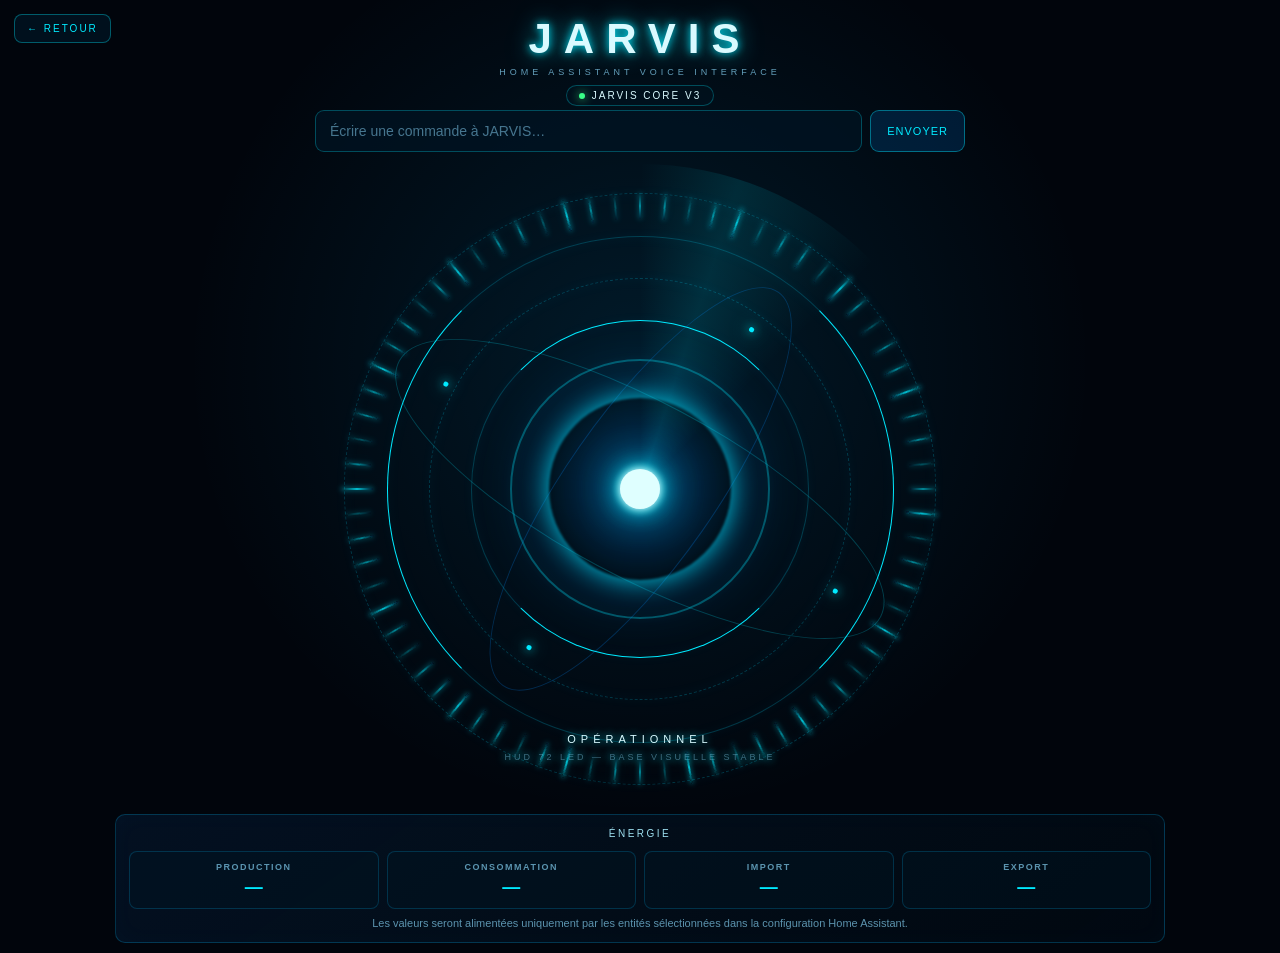
==== commit 86b40693: "Add silent text command input to JARVIS Core V3" ====
--- a/custom_components/jarvis/frontend/index.html
+++ b/custom_components/jarvis/frontend/index.html
@@ -7,9 +7,7 @@
 <title>JARVIS Core V3</title>
 <style>
 :root{--cyan:#00eaff;--blue:#008cff;--green:#39ff88;--violet:#b14aff;--orange:#ffb000;--red:#ff3158;--bg:#01050c;--text:#d9faff}
-*{box-sizing:border-box;-webkit-tap-highlight-color:transparent}html,body{margin:0;width:100%;min-height:100%;background:var(--bg);color:var(--text);font-family:Arial,sans-serif;overflow-x:hidden}body{min-height:100vh;min-height:100dvh;display:flex;justify-content:center;padding:10px;background:radial-gradient(circle at 50% 38%,rgba(0,180,255,.12),transparent 52%),#01050c}body:before{content:"";position:fixed;inset:0;pointer-events:none;background:linear-gradient(rgba(0,220,255,.018) 1px,transparent 1px),linear-gradient(90deg,rgba(0,220,255,.018) 1px,transparent 1px);background-size:32px 32px}.app{width:100%;max-width:1050px;display:flex;flex-direction:column;align-items:center}.header{text-align:center;padding-top:5px}.back{position:fixed;left:14px;top:14px;z-index:5;border:1px solid rgba(0,234,255,.35);border-radius:8px;background:rgba(0,20,35,.75);color:var(--cyan);padding:8px 12px;font-size:10px;letter-spacing:2px}.logo{font-size:clamp(26px,6vw,42px);letter-spacing:12px;font-weight:700;text-shadow:0 0 8px var(--cyan),0 0 25px rgba(0,234,255,.65)}.subtitle{margin-top:4px;color:rgba(140,220,255,.7);letter-spacing:4px;font-size:9px;text-transform:uppercase}.status{margin-top:8px;display:inline-flex;gap:7px;align-items:center;padding:4px 12px;border:1px solid rgba(0,234,255,.28);border-radius:20px;background:rgba(0,20,35,.45);font-size:10px;letter-spacing:2px}.dot{width:6px;height:6px;border-radius:50%;background:var(--green);box-shadow:0 0 10px var(--green)}.coreZone{width:min(94vw,650px);height:min(94vw,650px);position:relative;display:flex;align-items:center;justify-content:center}.core{width:100%;height:100%;position:relative;display:flex;align-items:center;justify-content:center}.sweep{position:absolute;inset:0;border-radius:50%;pointer-events:none;background:conic-gradient(from 0deg,transparent,rgba(0,234,255,.12) 18deg,transparent 46deg);animation:rot 5.5s linear infinite}.bars{position:absolute;inset:0;border-radius:50%;pointer-events:none}.bar{position:absolute;width:2px;height:26px;left:50%;top:50%;margin:-13px 0 0 -1px;transform-origin:center;background:linear-gradient(to bottom,rgba(0,234,255,.12),var(--cyan),rgba(0,140,255,.12));box-shadow:0 0 5px rgba(0,234,255,.8),0 0 12px rgba(0,234,255,.25);opacity:.55}.bar:nth-child(3n){opacity:.3}.bar:nth-child(5n){height:32px;margin-top:-16px;opacity:.8}.ring{position:absolute;border-radius:50%;border:1px solid rgba(0,220,255,.22);box-shadow:inset 0 0 15px rgba(0,200,255,.04),0 0 12px rgba(0,200,255,.04)}.r1{width:91%;height:91%;border-style:dashed;animation:rot 24s linear infinite}.r2{width:78%;height:78%;border-left-color:var(--cyan);border-right-color:var(--cyan);animation:rot2 17s linear infinite}.r3{width:65%;height:65%;border-style:dashed;animation:rot 31s linear infinite}.r4{width:52%;height:52%;border-top-color:var(--cyan);border-bottom-color:var(--cyan);animation:rot2 13s linear infinite}.r5{width:40%;height:40%;border:2px solid rgba(0,234,255,.32);animation:breath 2.8s ease-in-out infinite}.orbit{position:absolute;width:84%;height:27%;border:1px solid rgba(0,234,255,.23);border-radius:50%;transform:rotate(28deg);animation:orbit 14s linear infinite}.orbit:before,.orbit:after{content:"";position:absolute;width:5px;height:5px;border-radius:50%;background:var(--cyan);box-shadow:0 0 10px var(--cyan),0 0 20px var(--cyan)}.orbit:before{left:9%;top:48%}.orbit:after{right:9%;top:48%}.orbit2{width:74%;height:23%;transform:rotate(-55deg);animation-duration:19s;animation-direction:reverse;border-color:rgba(0,140,255,.25)}.center{position:absolute;width:28%;height:28%;border-radius:50%;display:flex;align-items:center;justify-content:center}.glow{position:absolute;inset:0;border-radius:50%;background:radial-gradient(circle,rgba(220,255,255,.95),rgba(0,234,255,.72) 5%,rgba(0,130,255,.24) 22%,transparent 70%);filter:blur(1px);box-shadow:0 0 25px rgba(0,234,255,.8),0 0 70px rgba(0,150,255,.4);animation:pulse 2.2s ease-in-out infinite}.coreDot{position:absolute;width:22%;height:22%;border-radius:50%;background:#dfffff;box-shadow:0 0 8px #fff,0 0 22px var(--cyan),0 0 45px var(--cyan)}.label{position:absolute;bottom:8%;left:0;right:0;text-align:center;font-size:11px;letter-spacing:5px;text-shadow:0 0 8px var(--cyan)}.hint{margin-top:7px;font-size:9px;letter-spacing:3px;color:rgba(120,190,220,.5)}.panel{width:100%;max-width:1050px;background:linear-gradient(145deg,rgba(4,20,38,.82),rgba(1,9,18,.75));border:1px solid rgba(0,190,255,.23);border-radius:10px;padding:13px;box-shadow:inset 0 0 25px rgba(0,160,255,.025);text-align:center}.panelTitle{font-size:10px;letter-spacing:2.5px;color:#9ddff0}.energy{display:grid;grid-template-columns:repeat(4,1fr);gap:8px;margin-top:12px}.card{border:1px solid rgba(0,190,255,.2);border-radius:8px;padding:10px 5px;background:rgba(0,20,35,.45)}.card b{display:block;font-size:9px;letter-spacing:1.5px;color:rgba(140,220,255,.65);margin-bottom:5px}.value{font-size:18px;font-weight:700;color:var(--cyan)}.note{margin-top:8px;font-size:11px;color:rgba(140,220,255,.65)}
-.coreZone .led144{position:absolute;inset:0;width:100%;height:100%;border-radius:50%;pointer-events:none;overflow:hidden;z-index:2}.led144-dot{position:absolute;left:50%;top:50%;width:3px;height:3px;margin:-1.5px 0 0 -1.5px;border-radius:50%;background:var(--cyan);box-shadow:0 0 7px var(--cyan),0 0 14px rgba(0,234,255,.5);opacity:.7;transform-origin:center}.led144-dot:nth-child(3n){opacity:.35}.led144-dot:nth-child(7n){width:4px;height:4px;margin:-2px 0 0 -2px;opacity:.9}.led144-dot{animation:led144pulse 2.4s ease-in-out infinite}.led144-dot:nth-child(3n){animation-duration:1.8s}.led144-dot:nth-child(5n){animation-duration:3.2s}@keyframes led144pulse{0%,100%{opacity:.25;transform:scale(.75)}50%{opacity:1;transform:scale(1.45)}}
-@keyframes rot{to{transform:rotate(360deg)}}@keyframes rot2{to{transform:rotate(-360deg)}}@keyframes orbit{to{transform:rotate(388deg)}}@keyframes pulse{0%,100%{transform:scale(.9);opacity:.72}50%{transform:scale(1.12);opacity:1}}@keyframes breath{0%,100%{transform:scale(.97);opacity:.55}50%{transform:scale(1.04);opacity:1}}@media(max-width:600px){body{padding:7px}.logo{font-size:25px;letter-spacing:8px}.coreZone{width:96vw;height:96vw}.energy{grid-template-columns:repeat(2,1fr)}}
+*{box-sizing:border-box;-webkit-tap-highlight-color:transparent}html,body{margin:0;width:100%;min-height:100%;background:var(--bg);color:var(--text);font-family:Arial,sans-serif;overflow-x:hidden}body{min-height:100vh;min-height:100dvh;display:flex;justify-content:center;padding:10px;background:radial-gradient(circle at 50% 38%,rgba(0,180,255,.12),transparent 52%),#01050c}.app{width:100%;max-width:1050px;display:flex;flex-direction:column;align-items:center}.header{text-align:center;padding-top:5px}.back{position:fixed;left:14px;top:14px;z-index:5;border:1px solid rgba(0,234,255,.35);border-radius:8px;background:rgba(0,20,35,.75);color:var(--cyan);padding:8px 12px;font-size:10px;letter-spacing:2px}.logo{font-size:clamp(26px,6vw,42px);letter-spacing:12px;font-weight:700;text-shadow:0 0 8px var(--cyan),0 0 25px rgba(0,234,255,.65)}.subtitle{margin-top:4px;color:rgba(140,220,255,.7);letter-spacing:4px;font-size:9px;text-transform:uppercase}.status{margin-top:8px;display:inline-flex;gap:7px;align-items:center;padding:4px 12px;border:1px solid rgba(0,234,255,.28);border-radius:20px;background:rgba(0,20,35,.45);font-size:10px;letter-spacing:2px}.dot{width:6px;height:6px;border-radius:50%;background:var(--green);box-shadow:0 0 10px var(--green)}.coreZone{width:min(94vw,650px);height:min(94vw,650px);position:relative;display:flex;align-items:center;justify-content:center}.core{width:100%;height:100%;position:relative;display:flex;align-items:center;justify-content:center}.sweep{position:absolute;inset:0;border-radius:50%;pointer-events:none;background:conic-gradient(from 0deg,transparent,rgba(0,234,255,.12) 18deg,transparent 46deg);animation:rot 5.5s linear infinite}.bars{position:absolute;inset:0;border-radius:50%;pointer-events:none}.bar{position:absolute;width:2px;height:26px;left:50%;top:50%;margin:-13px 0 0 -1px;transform-origin:center;background:linear-gradient(to bottom,rgba(0,234,255,.12),var(--cyan),rgba(0,140,255,.12));box-shadow:0 0 5px rgba(0,234,255,.8),0 0 12px rgba(0,234,255,.25);opacity:.55}.bar:nth-child(3n){opacity:.3}.bar:nth-child(5n){height:32px;margin-top:-16px;opacity:.8}.ring{position:absolute;border-radius:50%;border:1px solid rgba(0,220,255,.22);box-shadow:inset 0 0 15px rgba(0,200,255,.04),0 0 12px rgba(0,200,255,.04)}.r1{width:91%;height:91%;border-style:dashed;animation:rot 24s linear infinite}.r2{width:78%;height:78%;border-left-color:var(--cyan);border-right-color:var(--cyan);animation:rot2 17s linear infinite}.r3{width:65%;height:65%;border-style:dashed;animation:rot 31s linear infinite}.r4{width:52%;height:52%;border-top-color:var(--cyan);border-bottom-color:var(--cyan);animation:rot2 13s linear infinite}.r5{width:40%;height:40%;border:2px solid rgba(0,234,255,.32);animation:breath 2.8s ease-in-out infinite}.orbit{position:absolute;width:84%;height:27%;border:1px solid rgba(0,234,255,.23);border-radius:50%;transform:rotate(28deg);animation:orbit 14s linear infinite}.orbit:before,.orbit:after{content:"";position:absolute;width:5px;height:5px;border-radius:50%;background:var(--cyan);box-shadow:0 0 10px var(--cyan),0 0 20px var(--cyan)}.orbit:before{left:9%;top:48%}.orbit:after{right:9%;top:48%}.orbit2{width:74%;height:23%;transform:rotate(-55deg);animation-duration:19s;animation-direction:reverse;border-color:rgba(0,140,255,.25)}.center{position:absolute;width:28%;height:28%;border-radius:50%;display:flex;align-items:center;justify-content:center}.glow{position:absolute;inset:0;border-radius:50%;background:radial-gradient(circle,rgba(220,255,255,.95),rgba(0,234,255,.72) 5%,rgba(0,130,255,.24) 22%,transparent 70%);filter:blur(1px);box-shadow:0 0 25px rgba(0,234,255,.8),0 0 70px rgba(0,150,255,.4);animation:pulse 2.2s ease-in-out infinite}.coreDot{position:absolute;width:22%;height:22%;border-radius:50%;background:#dfffff;box-shadow:0 0 8px #fff,0 0 22px var(--cyan),0 0 45px var(--cyan)}.label{position:absolute;bottom:8%;left:0;right:0;text-align:center;font-size:11px;letter-spacing:5px;text-shadow:0 0 8px var(--cyan)}.hint{margin-top:7px;font-size:9px;letter-spacing:3px;color:rgba(120,190,220,.5)}.panel{width:100%;max-width:1050px;background:linear-gradient(145deg,rgba(4,20,38,.82),rgba(1,9,18,.75));border:1px solid rgba(0,190,255,.23);border-radius:10px;padding:13px;box-shadow:inset 0 0 25px rgba(0,160,255,.025);text-align:center}.panelTitle{font-size:10px;letter-spacing:2.5px;color:#9ddff0}.energy{display:grid;grid-template-columns:repeat(4,1fr);gap:8px;margin-top:12px}.card{border:1px solid rgba(0,190,255,.2);border-radius:8px;padding:10px 5px;background:rgba(0,20,35,.45)}.card b{display:block;font-size:9px;letter-spacing:1.5px;color:rgba(140,220,255,.65);margin-bottom:5px}.value{font-size:18px;font-weight:700;color:var(--cyan)}.note{margin-top:8px;font-size:11px;color:rgba(140,220,255,.65)}.command{width:min(94vw,650px);display:flex;gap:8px;margin:4px 0 12px}.command input{flex:1;min-width:0;padding:12px 14px;border:1px solid rgba(0,234,255,.28);border-radius:9px;background:rgba(0,20,35,.72);color:var(--text);outline:none;font-size:14px}.command input::placeholder{color:rgba(140,220,255,.5)}.command button{border:1px solid rgba(0,234,255,.4);border-radius:9px;background:rgba(0,140,255,.16);color:var(--cyan);padding:0 16px;font-size:11px;letter-spacing:1px}.command button:active{transform:scale(.98)}@keyframes rot{to{transform:rotate(360deg)}}@keyframes rot2{to{transform:rotate(-360deg)}}@keyframes orbit{to{transform:rotate(388deg)}}@keyframes pulse{0%,100%{transform:scale(.9);opacity:.72}50%{transform:scale(1.12);opacity:1}}@keyframes breath{0%,100%{transform:scale(.97);opacity:.55}50%{transform:scale(1.04);opacity:1}}@media(max-width:600px){body{padding:7px}.logo{font-size:25px;letter-spacing:8px}.coreZone{width:96vw;height:96vw}.energy{grid-template-columns:repeat(2,1fr)}.command{width:96vw}.command button{padding:0 13px}}
 </style>
 </head>
-<body><button class="back" onclick="history.back()">← RETOUR</button><div class="app"><header class="header"><div class="logo">JARVIS</div><div class="subtitle">HOME ASSISTANT VOICE INTERFACE</div><div class="status"><span class="dot"></span><span>JARVIS CORE V3</span></div></header><section class="coreZone"><div class="core"><div class="sweep"></div><div class="bars" id="bars"></div><div class="led144" id="led144"></div><div class="ring r1"></div><div class="ring r2"></div><div class="ring r3"></div><div class="ring r4"></div><div class="ring r5"></div><div class="orbit"></div><div class="orbit orbit2"></div><div class="center"><div class="glow"></div><div class="coreDot"></div></div><div class="label">OPÉRATIONNEL<div class="hint">HUD 72 LED — BASE VISUELLE STABLE</div></div></div></section><section class="panel"><div class="panelTitle">ÉNERGIE</div><div class="energy"><div class="card"><b>PRODUCTION</b><div class="value" id="production">—</div></div><div class="card"><b>CONSOMMATION</b><div class="value" id="consumption">—</div></div><div class="card"><b>IMPORT</b><div class="value" id="import">—</div></div><div class="card"><b>EXPORT</b><div class="value" id="export">—</div></div></div><div class="note">Les valeurs seront alimentées uniquement par les entités sélectionnées dans la configuration Home Assistant.</div></section></div><script>const b=document.getElementById('bars');for(let i=0;i<72;i++){const x=document.createElement('div');x.className='bar';const a=360/72*i;const r=Math.min(b.clientWidth,b.clientHeight)/2-42;x.style.transform=`rotate(${a}deg) translateY(-${r}px)`;x.style.animationDelay=`${(i%12)*-.08}s`;b.appendChild(x)}window.addEventListener('resize',()=>{const r=Math.min(b.clientWidth,b.clientHeight)/2-42;[...b.children].forEach((x,i)=>x.style.transform=`rotate(${360/72*i}deg) translateY(-${r}px)`)});const l=document.getElementById('led144');for(let i=0;i<144;i++){const x=document.createElement('div');x.className='led144-dot';const a=360/144*i;const r=Math.min(l.clientWidth,l.clientHeight)/2-58;x.style.transform=`rotate(${a}deg) translateY(-${r}px)`;x.style.animationDelay=`${-(i%24)*.09}s`;l.appendChild(x)}window.addEventListener('resize',()=>{const r=Math.min(l.clientWidth,l.clientHeight)/2-58;[...l.children].forEach((x,i)=>x.style.transform=`rotate(${360/144*i}deg) translateY(-${r}px)`)});</script></body></html>
+<body><button class="back" onclick="history.back()">← RETOUR</button><div class="app"><header class="header"><div class="logo">JARVIS</div><div class="subtitle">HOME ASSISTANT VOICE INTERFACE</div><div class="status"><span class="dot"></span><span>JARVIS CORE V3</span></div></header><div class="command"><input id="commandInput" type="text" placeholder="Écrire une commande à JARVIS…" autocomplete="off"><button id="commandSend" type="button">ENVOYER</button></div><section class="coreZone"><div class="core"><div class="sweep"></div><div class="bars" id="bars"></div><div class="ring r1"></div><div class="ring r2"></div><div class="ring r3"></div><div class="ring r4"></div><div class="ring r5"></div><div class="orbit"></div><div class="orbit orbit2"></div><div class="center"><div class="glow"></div><div class="coreDot"></div></div><div class="label">OPÉRATIONNEL<div class="hint">HUD 72 LED — BASE VISUELLE STABLE</div></div></div></section><section class="panel"><div class="panelTitle">ÉNERGIE</div><div class="energy"><div class="card"><b>PRODUCTION</b><div class="value" id="production">—</div></div><div class="card"><b>CONSOMMATION</b><div class="value" id="consumption">—</div></div><div class="card"><b>IMPORT</b><div class="value" id="import">—</div></div><div class="card"><b>EXPORT</b><div class="value" id="export">—</div></div></div><div class="note">Les valeurs seront alimentées uniquement par les entités sélectionnées dans la configuration Home Assistant.</div></section></div><script>const b=document.getElementById('bars');for(let i=0;i<72;i++){const x=document.createElement('div');x.className='bar';const a=360/72*i;const r=Math.min(b.clientWidth,b.clientHeight)/2-42;x.style.transform=`rotate(${a}deg) translateY(-${r}px)`;x.style.animationDelay=`${(i%12)*-.08}s`;b.appendChild(x)}window.addEventListener('resize',()=>{const r=Math.min(b.clientWidth,b.clientHeight)/2-42;[...b.children].forEach((x,i)=>x.style.transform=`rotate(${360/72*i}deg) translateY(-${r}px)`)});const input=document.getElementById('commandInput');const send=document.getElementById('commandSend');function submitCommand(){const text=input.value.trim();if(!text)return;window.parent.postMessage({type:'jarvis_text_command',text},'*');window.dispatchEvent(new CustomEvent('jarvis-text-command',{detail:{text}}));input.value='';input.focus()}send.addEventListener('click',submitCommand);input.addEventListener('keydown',e=>{if(e.key==='Enter')submitCommand()});</script></body></html>
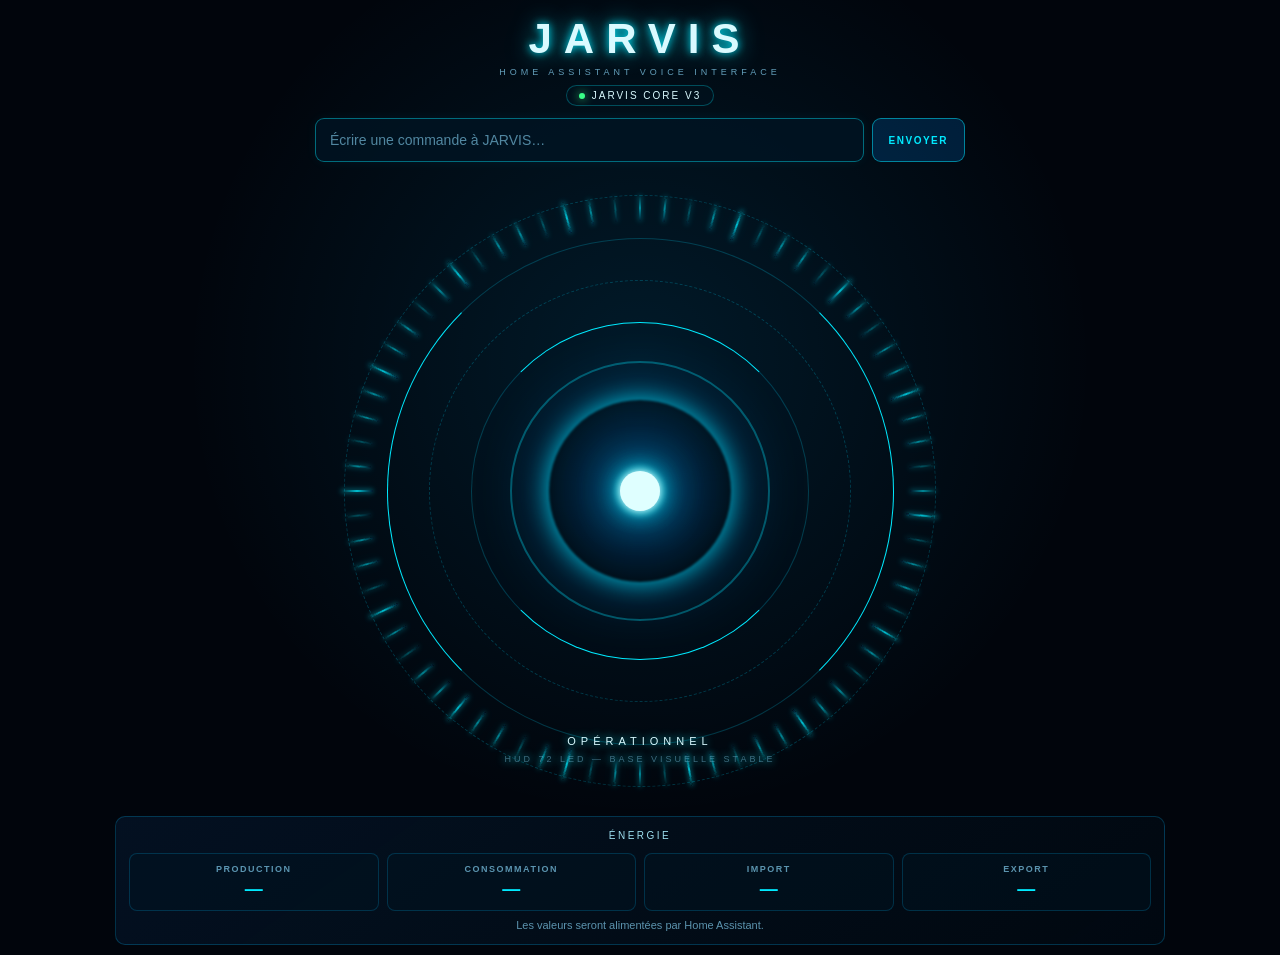
==== commit 0df7a91b: "Add visible JARVIS silent text command bar" ====
--- a/custom_components/jarvis/frontend/index.html
+++ b/custom_components/jarvis/frontend/index.html
@@ -3,11 +3,9 @@
 <head>
 <meta charset="UTF-8">
 <meta name="viewport" content="width=device-width,initial-scale=1.0,maximum-scale=1.0,user-scalable=no,viewport-fit=cover">
-<meta name="theme-color" content="#020812">
 <title>JARVIS Core V3</title>
 <style>
-:root{--cyan:#00eaff;--blue:#008cff;--green:#39ff88;--violet:#b14aff;--orange:#ffb000;--red:#ff3158;--bg:#01050c;--text:#d9faff}
-*{box-sizing:border-box;-webkit-tap-highlight-color:transparent}html,body{margin:0;width:100%;min-height:100%;background:var(--bg);color:var(--text);font-family:Arial,sans-serif;overflow-x:hidden}body{min-height:100vh;min-height:100dvh;display:flex;justify-content:center;padding:10px;background:radial-gradient(circle at 50% 38%,rgba(0,180,255,.12),transparent 52%),#01050c}.app{width:100%;max-width:1050px;display:flex;flex-direction:column;align-items:center}.header{text-align:center;padding-top:5px}.back{position:fixed;left:14px;top:14px;z-index:5;border:1px solid rgba(0,234,255,.35);border-radius:8px;background:rgba(0,20,35,.75);color:var(--cyan);padding:8px 12px;font-size:10px;letter-spacing:2px}.logo{font-size:clamp(26px,6vw,42px);letter-spacing:12px;font-weight:700;text-shadow:0 0 8px var(--cyan),0 0 25px rgba(0,234,255,.65)}.subtitle{margin-top:4px;color:rgba(140,220,255,.7);letter-spacing:4px;font-size:9px;text-transform:uppercase}.status{margin-top:8px;display:inline-flex;gap:7px;align-items:center;padding:4px 12px;border:1px solid rgba(0,234,255,.28);border-radius:20px;background:rgba(0,20,35,.45);font-size:10px;letter-spacing:2px}.dot{width:6px;height:6px;border-radius:50%;background:var(--green);box-shadow:0 0 10px var(--green)}.coreZone{width:min(94vw,650px);height:min(94vw,650px);position:relative;display:flex;align-items:center;justify-content:center}.core{width:100%;height:100%;position:relative;display:flex;align-items:center;justify-content:center}.sweep{position:absolute;inset:0;border-radius:50%;pointer-events:none;background:conic-gradient(from 0deg,transparent,rgba(0,234,255,.12) 18deg,transparent 46deg);animation:rot 5.5s linear infinite}.bars{position:absolute;inset:0;border-radius:50%;pointer-events:none}.bar{position:absolute;width:2px;height:26px;left:50%;top:50%;margin:-13px 0 0 -1px;transform-origin:center;background:linear-gradient(to bottom,rgba(0,234,255,.12),var(--cyan),rgba(0,140,255,.12));box-shadow:0 0 5px rgba(0,234,255,.8),0 0 12px rgba(0,234,255,.25);opacity:.55}.bar:nth-child(3n){opacity:.3}.bar:nth-child(5n){height:32px;margin-top:-16px;opacity:.8}.ring{position:absolute;border-radius:50%;border:1px solid rgba(0,220,255,.22);box-shadow:inset 0 0 15px rgba(0,200,255,.04),0 0 12px rgba(0,200,255,.04)}.r1{width:91%;height:91%;border-style:dashed;animation:rot 24s linear infinite}.r2{width:78%;height:78%;border-left-color:var(--cyan);border-right-color:var(--cyan);animation:rot2 17s linear infinite}.r3{width:65%;height:65%;border-style:dashed;animation:rot 31s linear infinite}.r4{width:52%;height:52%;border-top-color:var(--cyan);border-bottom-color:var(--cyan);animation:rot2 13s linear infinite}.r5{width:40%;height:40%;border:2px solid rgba(0,234,255,.32);animation:breath 2.8s ease-in-out infinite}.orbit{position:absolute;width:84%;height:27%;border:1px solid rgba(0,234,255,.23);border-radius:50%;transform:rotate(28deg);animation:orbit 14s linear infinite}.orbit:before,.orbit:after{content:"";position:absolute;width:5px;height:5px;border-radius:50%;background:var(--cyan);box-shadow:0 0 10px var(--cyan),0 0 20px var(--cyan)}.orbit:before{left:9%;top:48%}.orbit:after{right:9%;top:48%}.orbit2{width:74%;height:23%;transform:rotate(-55deg);animation-duration:19s;animation-direction:reverse;border-color:rgba(0,140,255,.25)}.center{position:absolute;width:28%;height:28%;border-radius:50%;display:flex;align-items:center;justify-content:center}.glow{position:absolute;inset:0;border-radius:50%;background:radial-gradient(circle,rgba(220,255,255,.95),rgba(0,234,255,.72) 5%,rgba(0,130,255,.24) 22%,transparent 70%);filter:blur(1px);box-shadow:0 0 25px rgba(0,234,255,.8),0 0 70px rgba(0,150,255,.4);animation:pulse 2.2s ease-in-out infinite}.coreDot{position:absolute;width:22%;height:22%;border-radius:50%;background:#dfffff;box-shadow:0 0 8px #fff,0 0 22px var(--cyan),0 0 45px var(--cyan)}.label{position:absolute;bottom:8%;left:0;right:0;text-align:center;font-size:11px;letter-spacing:5px;text-shadow:0 0 8px var(--cyan)}.hint{margin-top:7px;font-size:9px;letter-spacing:3px;color:rgba(120,190,220,.5)}.panel{width:100%;max-width:1050px;background:linear-gradient(145deg,rgba(4,20,38,.82),rgba(1,9,18,.75));border:1px solid rgba(0,190,255,.23);border-radius:10px;padding:13px;box-shadow:inset 0 0 25px rgba(0,160,255,.025);text-align:center}.panelTitle{font-size:10px;letter-spacing:2.5px;color:#9ddff0}.energy{display:grid;grid-template-columns:repeat(4,1fr);gap:8px;margin-top:12px}.card{border:1px solid rgba(0,190,255,.2);border-radius:8px;padding:10px 5px;background:rgba(0,20,35,.45)}.card b{display:block;font-size:9px;letter-spacing:1.5px;color:rgba(140,220,255,.65);margin-bottom:5px}.value{font-size:18px;font-weight:700;color:var(--cyan)}.note{margin-top:8px;font-size:11px;color:rgba(140,220,255,.65)}.command{width:min(94vw,650px);display:flex;gap:8px;margin:4px 0 12px}.command input{flex:1;min-width:0;padding:12px 14px;border:1px solid rgba(0,234,255,.28);border-radius:9px;background:rgba(0,20,35,.72);color:var(--text);outline:none;font-size:14px}.command input::placeholder{color:rgba(140,220,255,.5)}.command button{border:1px solid rgba(0,234,255,.4);border-radius:9px;background:rgba(0,140,255,.16);color:var(--cyan);padding:0 16px;font-size:11px;letter-spacing:1px}.command button:active{transform:scale(.98)}@keyframes rot{to{transform:rotate(360deg)}}@keyframes rot2{to{transform:rotate(-360deg)}}@keyframes orbit{to{transform:rotate(388deg)}}@keyframes pulse{0%,100%{transform:scale(.9);opacity:.72}50%{transform:scale(1.12);opacity:1}}@keyframes breath{0%,100%{transform:scale(.97);opacity:.55}50%{transform:scale(1.04);opacity:1}}@media(max-width:600px){body{padding:7px}.logo{font-size:25px;letter-spacing:8px}.coreZone{width:96vw;height:96vw}.energy{grid-template-columns:repeat(2,1fr)}.command{width:96vw}.command button{padding:0 13px}}
+:root{--cyan:#00eaff;--blue:#008cff;--green:#39ff88;--bg:#01050c;--text:#d9faff}*{box-sizing:border-box;-webkit-tap-highlight-color:transparent}html,body{margin:0;width:100%;min-height:100%;background:var(--bg);color:var(--text);font-family:Arial,sans-serif;overflow-x:hidden}body{min-height:100vh;min-height:100dvh;display:flex;justify-content:center;padding:10px;background:radial-gradient(circle at 50% 38%,rgba(0,180,255,.12),transparent 52%),#01050c}.app{width:100%;max-width:1050px;display:flex;flex-direction:column;align-items:center}.header{text-align:center;padding-top:5px}.logo{font-size:clamp(26px,6vw,42px);letter-spacing:12px;font-weight:700;text-shadow:0 0 8px var(--cyan),0 0 25px rgba(0,234,255,.65)}.subtitle{margin-top:4px;color:rgba(140,220,255,.7);letter-spacing:4px;font-size:9px}.status{margin-top:8px;display:inline-flex;gap:7px;align-items:center;padding:4px 12px;border:1px solid rgba(0,234,255,.28);border-radius:20px;background:rgba(0,20,35,.45);font-size:10px;letter-spacing:2px}.dot{width:6px;height:6px;border-radius:50%;background:var(--green);box-shadow:0 0 10px var(--green)}.command{width:min(94vw,650px);display:flex;gap:8px;margin:12px 0 4px}.command input{flex:1;min-width:0;height:44px;padding:0 14px;border:1px solid rgba(0,234,255,.42);border-radius:9px;background:rgba(0,20,35,.8);color:var(--text);outline:none;font-size:14px;box-shadow:0 0 12px rgba(0,234,255,.06)}.command input::placeholder{color:rgba(140,220,255,.58)}.command button{height:44px;border:1px solid rgba(0,234,255,.5);border-radius:9px;background:rgba(0,140,255,.18);color:var(--cyan);padding:0 16px;font-size:10px;font-weight:bold;letter-spacing:1.5px}.command button:active{transform:scale(.98)}.coreZone{width:min(94vw,650px);height:min(94vw,650px);position:relative;display:flex;align-items:center;justify-content:center}.core{width:100%;height:100%;position:relative;display:flex;align-items:center;justify-content:center}.bars{position:absolute;inset:0;border-radius:50%;pointer-events:none}.bar{position:absolute;width:2px;height:26px;left:50%;top:50%;margin:-13px 0 0 -1px;transform-origin:center;background:linear-gradient(to bottom,rgba(0,234,255,.12),var(--cyan),rgba(0,140,255,.12));box-shadow:0 0 5px rgba(0,234,255,.8),0 0 12px rgba(0,234,255,.25);opacity:.55}.bar:nth-child(3n){opacity:.3}.bar:nth-child(5n){height:32px;margin-top:-16px;opacity:.8}.ring{position:absolute;border-radius:50%;border:1px solid rgba(0,220,255,.22)}.r1{width:91%;height:91%;border-style:dashed}.r2{width:78%;height:78%;border-left-color:var(--cyan);border-right-color:var(--cyan)}.r3{width:65%;height:65%;border-style:dashed}.r4{width:52%;height:52%;border-top-color:var(--cyan);border-bottom-color:var(--cyan)}.r5{width:40%;height:40%;border:2px solid rgba(0,234,255,.32)}.center{position:absolute;width:28%;height:28%;border-radius:50%;display:flex;align-items:center;justify-content:center}.glow{position:absolute;inset:0;border-radius:50%;background:radial-gradient(circle,rgba(220,255,255,.95),rgba(0,234,255,.72) 5%,rgba(0,130,255,.24) 22%,transparent 70%);filter:blur(1px);box-shadow:0 0 25px rgba(0,234,255,.8),0 0 70px rgba(0,150,255,.4)}.coreDot{position:absolute;width:22%;height:22%;border-radius:50%;background:#dfffff;box-shadow:0 0 8px #fff,0 0 22px var(--cyan),0 0 45px var(--cyan)}.label{position:absolute;bottom:8%;left:0;right:0;text-align:center;font-size:11px;letter-spacing:5px;text-shadow:0 0 8px var(--cyan)}.hint{margin-top:7px;font-size:9px;letter-spacing:3px;color:rgba(120,190,220,.5)}.panel{width:100%;max-width:1050px;background:linear-gradient(145deg,rgba(4,20,38,.82),rgba(1,9,18,.75));border:1px solid rgba(0,190,255,.23);border-radius:10px;padding:13px;text-align:center}.panelTitle{font-size:10px;letter-spacing:2.5px;color:#9ddff0}.energy{display:grid;grid-template-columns:repeat(4,1fr);gap:8px;margin-top:12px}.card{border:1px solid rgba(0,190,255,.2);border-radius:8px;padding:10px 5px;background:rgba(0,20,35,.45)}.card b{display:block;font-size:9px;letter-spacing:1.5px;color:rgba(140,220,255,.65);margin-bottom:5px}.value{font-size:18px;font-weight:700;color:var(--cyan)}.note{margin-top:8px;font-size:11px;color:rgba(140,220,255,.65)}@media(max-width:600px){body{padding:7px}.logo{font-size:25px;letter-spacing:8px}.coreZone{width:96vw;height:96vw}.energy{grid-template-columns:repeat(2,1fr)}.command{width:96vw}}
 </style>
 </head>
-<body><button class="back" onclick="history.back()">← RETOUR</button><div class="app"><header class="header"><div class="logo">JARVIS</div><div class="subtitle">HOME ASSISTANT VOICE INTERFACE</div><div class="status"><span class="dot"></span><span>JARVIS CORE V3</span></div></header><div class="command"><input id="commandInput" type="text" placeholder="Écrire une commande à JARVIS…" autocomplete="off"><button id="commandSend" type="button">ENVOYER</button></div><section class="coreZone"><div class="core"><div class="sweep"></div><div class="bars" id="bars"></div><div class="ring r1"></div><div class="ring r2"></div><div class="ring r3"></div><div class="ring r4"></div><div class="ring r5"></div><div class="orbit"></div><div class="orbit orbit2"></div><div class="center"><div class="glow"></div><div class="coreDot"></div></div><div class="label">OPÉRATIONNEL<div class="hint">HUD 72 LED — BASE VISUELLE STABLE</div></div></div></section><section class="panel"><div class="panelTitle">ÉNERGIE</div><div class="energy"><div class="card"><b>PRODUCTION</b><div class="value" id="production">—</div></div><div class="card"><b>CONSOMMATION</b><div class="value" id="consumption">—</div></div><div class="card"><b>IMPORT</b><div class="value" id="import">—</div></div><div class="card"><b>EXPORT</b><div class="value" id="export">—</div></div></div><div class="note">Les valeurs seront alimentées uniquement par les entités sélectionnées dans la configuration Home Assistant.</div></section></div><script>const b=document.getElementById('bars');for(let i=0;i<72;i++){const x=document.createElement('div');x.className='bar';const a=360/72*i;const r=Math.min(b.clientWidth,b.clientHeight)/2-42;x.style.transform=`rotate(${a}deg) translateY(-${r}px)`;x.style.animationDelay=`${(i%12)*-.08}s`;b.appendChild(x)}window.addEventListener('resize',()=>{const r=Math.min(b.clientWidth,b.clientHeight)/2-42;[...b.children].forEach((x,i)=>x.style.transform=`rotate(${360/72*i}deg) translateY(-${r}px)`)});const input=document.getElementById('commandInput');const send=document.getElementById('commandSend');function submitCommand(){const text=input.value.trim();if(!text)return;window.parent.postMessage({type:'jarvis_text_command',text},'*');window.dispatchEvent(new CustomEvent('jarvis-text-command',{detail:{text}}));input.value='';input.focus()}send.addEventListener('click',submitCommand);input.addEventListener('keydown',e=>{if(e.key==='Enter')submitCommand()});</script></body></html>
+<body><div class="app"><header class="header"><div class="logo">JARVIS</div><div class="subtitle">HOME ASSISTANT VOICE INTERFACE</div><div class="status"><span class="dot"></span><span>JARVIS CORE V3</span></div></header><div class="command"><input id="commandInput" type="text" placeholder="Écrire une commande à JARVIS…" autocomplete="off"><button id="commandSend" type="button">ENVOYER</button></div><section class="coreZone"><div class="core"><div class="bars" id="bars"></div><div class="ring r1"></div><div class="ring r2"></div><div class="ring r3"></div><div class="ring r4"></div><div class="ring r5"></div><div class="center"><div class="glow"></div><div class="coreDot"></div></div><div class="label">OPÉRATIONNEL<div class="hint">HUD 72 LED — BASE VISUELLE STABLE</div></div></div></section><section class="panel"><div class="panelTitle">ÉNERGIE</div><div class="energy"><div class="card"><b>PRODUCTION</b><div class="value" id="production">—</div></div><div class="card"><b>CONSOMMATION</b><div class="value" id="consumption">—</div></div><div class="card"><b>IMPORT</b><div class="value" id="import">—</div></div><div class="card"><b>EXPORT</b><div class="value" id="export">—</div></div></div><div class="note">Les valeurs seront alimentées par Home Assistant.</div></section></div><script>const b=document.getElementById('bars');for(let i=0;i<72;i++){const x=document.createElement('div');x.className='bar';x.style.transform=`rotate(${360/72*i}deg) translateY(-${Math.min(b.clientWidth,b.clientHeight)/2-42}px)`;b.appendChild(x)}window.addEventListener('resize',()=>{const r=Math.min(b.clientWidth,b.clientHeight)/2-42;[...b.children].forEach((x,i)=>x.style.transform=`rotate(${360/72*i}deg) translateY(-${r}px)`)});const input=document.getElementById('commandInput'),send=document.getElementById('commandSend');function submitCommand(){const text=input.value.trim();if(!text)return;window.parent.postMessage({type:'jarvis_text_command',text},'*');window.dispatchEvent(new CustomEvent('jarvis-text-command',{detail:{text}}));input.value='';input.focus()}send.onclick=submitCommand;input.onkeydown=e=>{if(e.key==='Enter')submitCommand()};</script></body></html>
